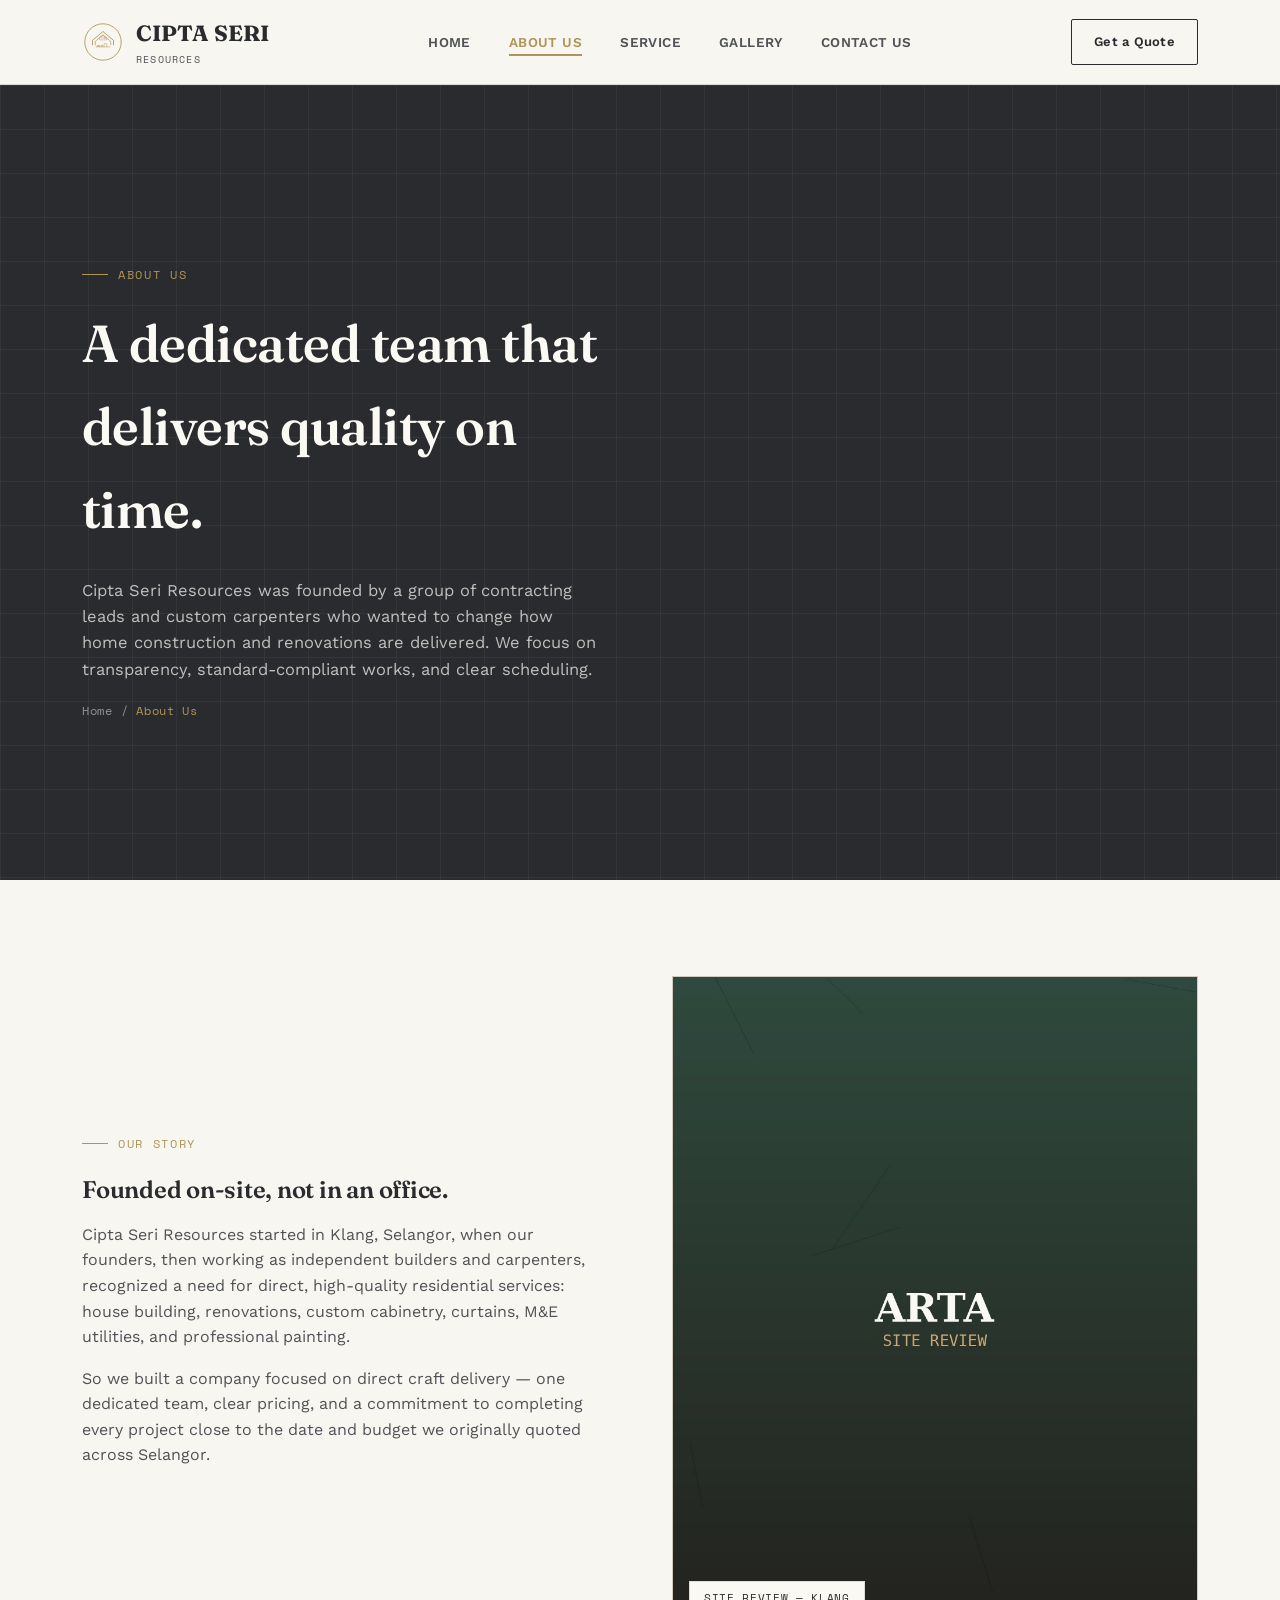
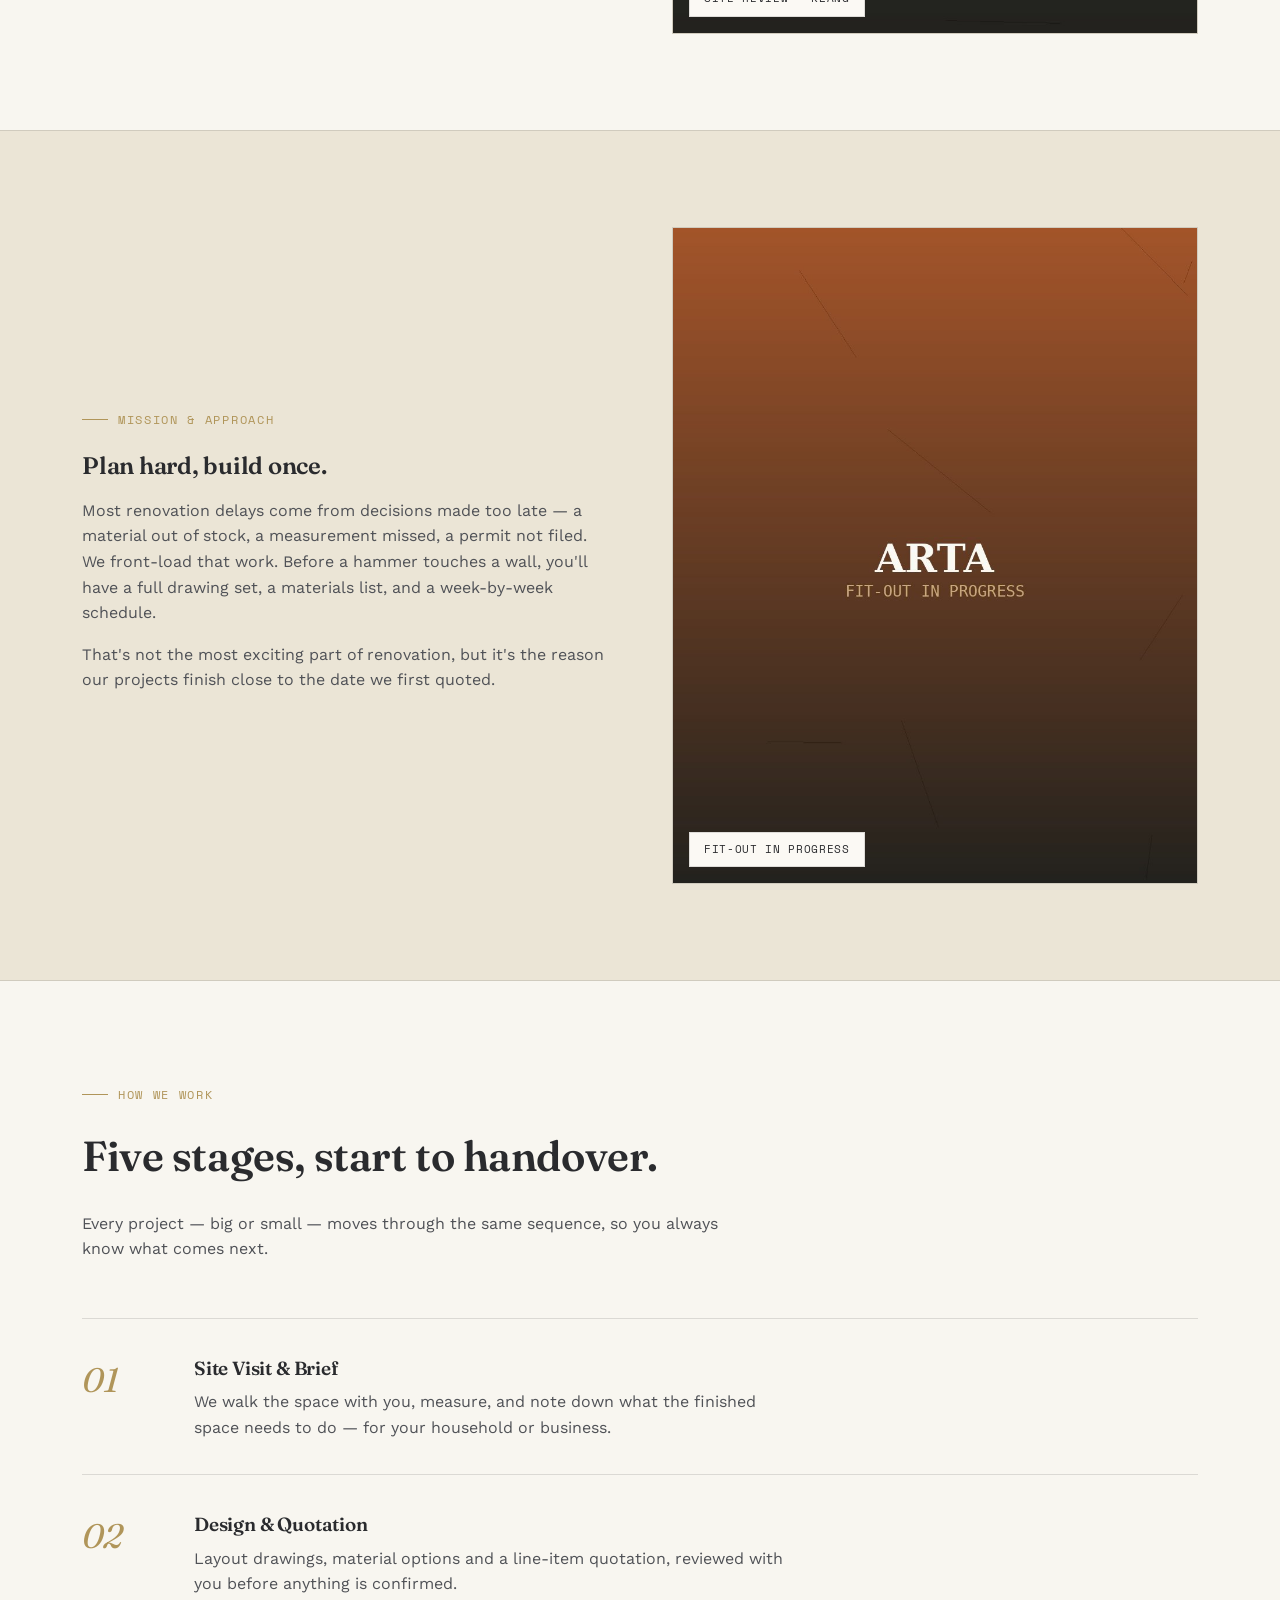
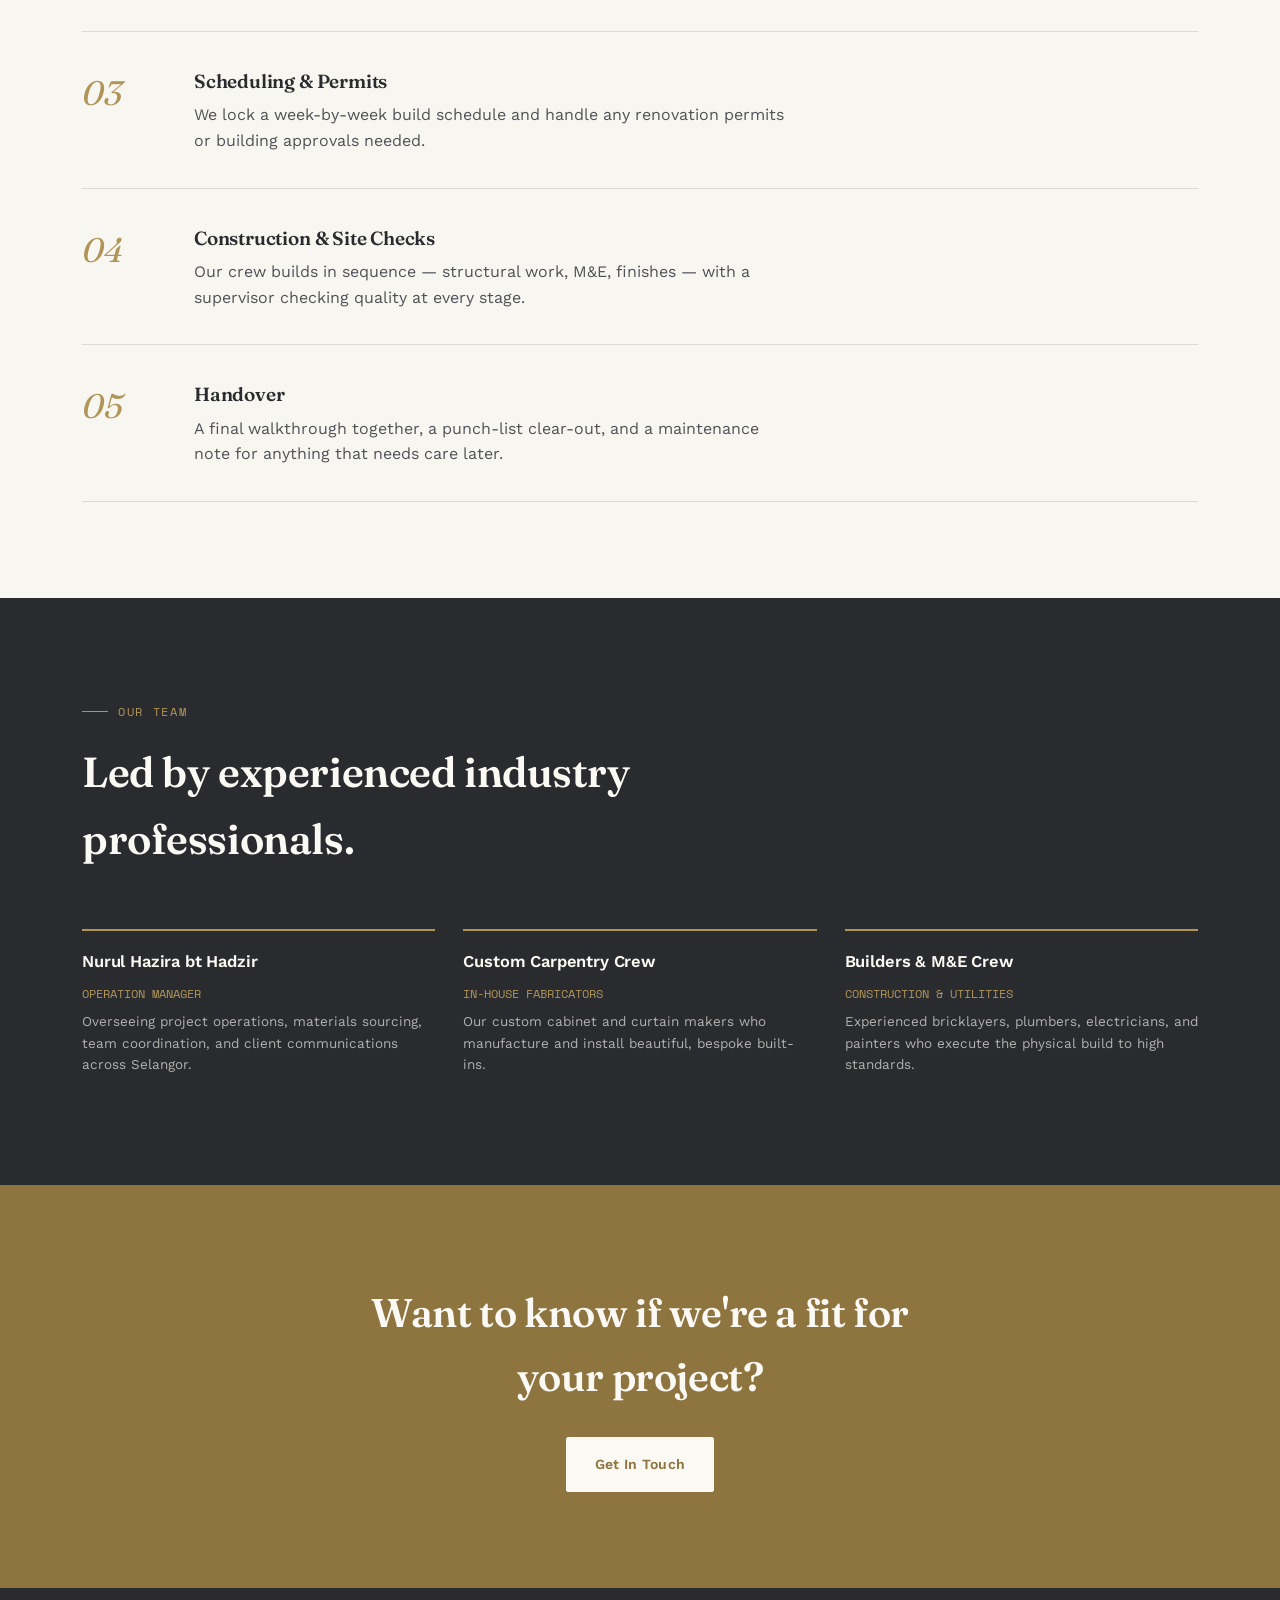
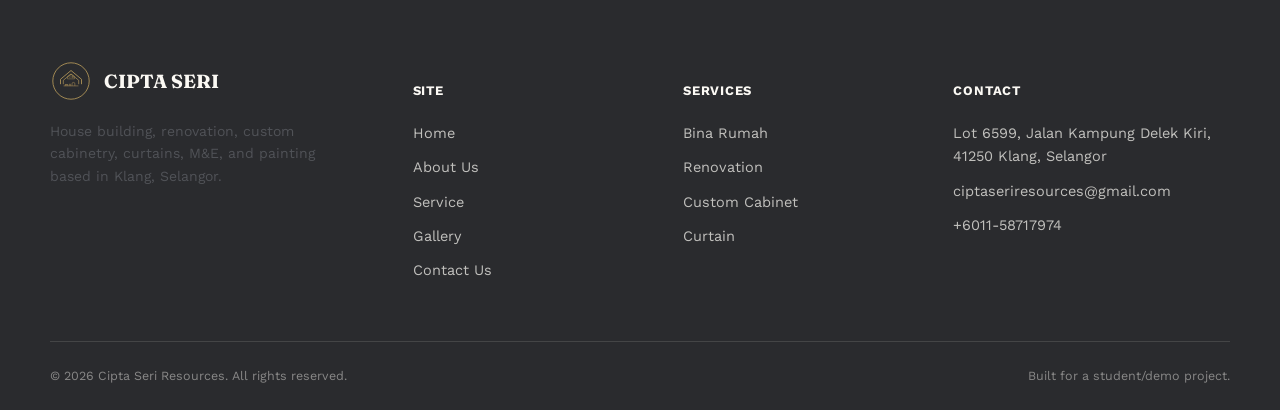
==== about.html @ 3248298f "Add files via upload" ====
<!DOCTYPE html>
<html lang="en">
<head>
<meta charset="UTF-8">
<meta name="viewport" content="width=device-width, initial-scale=1.0">
<title>About Us — Cipta Seri Resources</title>
<meta name="description" content="Learn about Cipta Seri Resources — our story, our process and the team behind every project.">
<link rel="stylesheet" href="css/style.css">
</head>
<body>

<header class="site-header">
  <div class="nav-wrap">
    <a href="index.html" class="brand">
      <img src="images/logo.svg" alt="Cipta Seri Resources Logo" class="logo-mark">
      <span>CIPTA SERI<small>Resources</small></span>
    </a>
    <nav class="main-nav">
      <ul>
        <li><a href="index.html">Home</a></li>
        <li><a href="about.html" class="active">About Us</a></li>
        <li><a href="service.html">Service</a></li>
        <li><a href="gallery.html">Gallery</a></li>
        <li><a href="contact.html">Contact Us</a></li>
      </ul>
    </nav>
    <div class="nav-cta">
      <a href="contact.html" class="btn outline">Get a Quote</a>
      <button class="menu-toggle" aria-label="Toggle menu">
        <span></span><span></span><span></span>
      </button>
    </div>
  </div>
</header>

<section class="page-header">
  <div class="container">
    <div class="eyebrow">About Us</div>
    <h1>A dedicated team that delivers quality on time.</h1>
    <p>Cipta Seri Resources was founded by a group of contracting leads and custom carpenters who wanted to change how home construction and renovations are delivered. We focus on transparency, standard-compliant works, and clear scheduling.</p>
    <div class="breadcrumb"><a href="index.html">Home</a> / <span>About Us</span></div>
  </div>
</section>

<section>
  <div class="container">
    <div class="split">
      <div>
        <div class="eyebrow">Our Story</div>
        <h2>Founded on-site, not in an office.</h2>
        <p>Cipta Seri Resources started in Klang, Selangor, when our founders, then working as independent builders and carpenters, recognized a need for direct, high-quality residential services: house building, renovations, custom cabinetry, curtains, M&amp;E utilities, and professional painting.</p>
        <p>So we built a company focused on direct craft delivery — one dedicated team, clear pricing, and a commitment to completing every project close to the date and budget we originally quoted across Selangor.</p>
      </div>
      <div class="split-media">
        <img src="images/about-team.jpg" alt="Cipta Seri team reviewing house building drawings on-site">
        <span class="frame-tag">Site Review — Klang</span>
      </div>
    </div>
  </div>
</section>

<section style="background:var(--sand-deep); border-top:1px solid var(--line); border-bottom:1px solid var(--line);">
  <div class="container">
    <div class="split reverse">
      <div class="split-media">
        <img src="images/about-mission.jpg" alt="Interior fit-out in progress showing cabinetry installation">
        <span class="frame-tag">Fit-Out In Progress</span>
      </div>
      <div>
        <div class="eyebrow">Mission &amp; Approach</div>
        <h2>Plan hard, build once.</h2>
        <p>Most renovation delays come from decisions made too late — a material out of stock, a measurement missed, a permit not filed. We front-load that work. Before a hammer touches a wall, you'll have a full drawing set, a materials list, and a week-by-week schedule.</p>
        <p>That's not the most exciting part of renovation, but it's the reason our projects finish close to the date we first quoted.</p>
      </div>
    </div>
  </div>
</section>

<section>
  <div class="container">
    <div class="section-head">
      <div class="eyebrow">How We Work</div>
      <h2>Five stages, start to handover.</h2>
      <p>Every project — big or small — moves through the same sequence, so you always know what comes next.</p>
    </div>
    <div class="process-list">
      <div class="process-row">
        <div class="step-num">01</div>
        <div>
          <h4>Site Visit &amp; Brief</h4>
          <p>We walk the space with you, measure, and note down what the finished space needs to do — for your household or business.</p>
        </div>
      </div>
      <div class="process-row">
        <div class="step-num">02</div>
        <div>
          <h4>Design &amp; Quotation</h4>
          <p>Layout drawings, material options and a line-item quotation, reviewed with you before anything is confirmed.</p>
        </div>
      </div>
      <div class="process-row">
        <div class="step-num">03</div>
        <div>
          <h4>Scheduling &amp; Permits</h4>
          <p>We lock a week-by-week build schedule and handle any renovation permits or building approvals needed.</p>
        </div>
      </div>
      <div class="process-row">
        <div class="step-num">04</div>
        <div>
          <h4>Construction &amp; Site Checks</h4>
          <p>Our crew builds in sequence — structural work, M&amp;E, finishes — with a supervisor checking quality at every stage.</p>
        </div>
      </div>
      <div class="process-row">
        <div class="step-num">05</div>
        <div>
          <h4>Handover</h4>
          <p>A final walkthrough together, a punch-list clear-out, and a maintenance note for anything that needs care later.</p>
        </div>
      </div>
    </div>
  </div>
</section>

<section class="values">
  <div class="container">
    <div class="section-head">
      <div class="eyebrow">Our Team</div>
      <h2>Led by experienced industry professionals.</h2>
    </div>
    <div class="values-grid" style="grid-template-columns:repeat(3,1fr);">
      <div class="value-item">
        <h4>Nurul Hazira bt Hadzir</h4>
        <p class="role-tag" style="font-family:var(--mono); font-size:12px; color:var(--ochre); margin-bottom:8px; text-transform:uppercase;">Operation Manager</p>
        <p>Overseeing project operations, materials sourcing, team coordination, and client communications across Selangor.</p>
      </div>
      <div class="value-item">
        <h4>Custom Carpentry Crew</h4>
        <p class="role-tag" style="font-family:var(--mono); font-size:12px; color:var(--ochre); margin-bottom:8px; text-transform:uppercase;">In-house Fabricators</p>
        <p>Our custom cabinet and curtain makers who manufacture and install beautiful, bespoke built-ins.</p>
      </div>
      <div class="value-item">
        <h4>Builders &amp; M&amp;E Crew</h4>
        <p class="role-tag" style="font-family:var(--mono); font-size:12px; color:var(--ochre); margin-bottom:8px; text-transform:uppercase;">Construction &amp; Utilities</p>
        <p>Experienced bricklayers, plumbers, electricians, and painters who execute the physical build to high standards.</p>
      </div>
    </div>
  </div>
</section>

<section class="cta-band">
  <div class="container">
    <h2>Want to know if we're a fit for your project?</h2>
    <a href="contact.html" class="btn">Get In Touch</a>
  </div>
</section>

<footer class="site-footer">
  <div class="container footer-top">
    <div>
      <div class="footer-brand"><img src="images/logo.svg" alt="Cipta Seri Resources Logo" class="logo-mark"><span>CIPTA SERI</span></div>
      <p style="max-width:32ch; font-size:14px;">House building, renovation, custom cabinetry, curtains, M&amp;E, and painting based in Klang, Selangor.</p>
    </div>
    <div>
      <h5>Site</h5>
      <ul class="footer-links">
        <li><a href="index.html">Home</a></li>
        <li><a href="about.html">About Us</a></li>
        <li><a href="service.html">Service</a></li>
        <li><a href="gallery.html">Gallery</a></li>
        <li><a href="contact.html">Contact Us</a></li>
      </ul>
    </div>
    <div>
      <h5>Services</h5>
      <ul class="footer-links">
        <li><a href="service.html">Bina Rumah</a></li>
        <li><a href="service.html">Renovation</a></li>
        <li><a href="service.html">Custom Cabinet</a></li>
        <li><a href="service.html">Curtain</a></li>
      </ul>
    </div>
    <div>
      <h5>Contact</h5>
      <ul class="footer-links">
        <li>Lot 6599, Jalan Kampung Delek Kiri, 41250 Klang, Selangor</li>
        <li>ciptaseriresources@gmail.com</li>
        <li>+6011-58717974</li>
      </ul>
    </div>
  </div>
  <div class="container footer-bottom">
    <span>© 2026 Cipta Seri Resources. All rights reserved.</span>
    <span>Built for a student/demo project.</span>
  </div>
</footer>

<script src="js/main.js"></script>
</body>
</html>
---- css/style.css ----
/* ============================================================
   ARTA RENOVATION & INTERIOR — stylesheet
   Palette: sand paper / ink / burnt ochre / deep pine / brass
   ============================================================ */

@import url('https://fonts.googleapis.com/css2?family=Fraunces:ital,opsz,wght@0,9..144,300;0,9..144,500;0,9..144,600;0,9..144,700;1,9..144,500&family=Work+Sans:wght@400;500;600&family=Space+Mono:wght@400;700&display=swap');

:root{
  --sand:      #F8F6F0;
  --sand-deep: #EBE5D6;
  --ink:       #2A2B2E;
  --ink-soft:  #505257;
  --ochre:     #B09559;
  --ochre-dk:  #8E743F;
  --pine:      #4D5854;
  --pine-dk:   #2A2B2E;
  --brass:     #B09559;
  --line:      rgba(42,43,46,0.14);
  --white:     #FBF9F4;

  --serif: 'Fraunces', 'Iowan Old Style', serif;
  --sans:  'Work Sans', -apple-system, sans-serif;
  --mono:  'Space Mono', monospace;
}

*{ box-sizing:border-box; }
html{ scroll-behavior:smooth; }
body{
  margin:0;
  background:var(--sand);
  color:var(--ink);
  font-family:var(--sans);
  font-size:16px;
  line-height:1.6;
  -webkit-font-smoothing:antialiased;
}
img{ max-width:100%; display:block; }
a{ color:inherit; text-decoration:none; }
h1,h2,h3,h4{
  font-family:var(--serif);
  margin:0 0 .5em;
  font-weight:600;
  letter-spacing:-0.01em;
  color:var(--ink);
}
p{ margin:0 0 1em; color:var(--ink-soft); }
ul{ margin:0; padding:0; list-style:none; }
.container{
  max-width:1180px;
  margin:0 auto;
  padding:0 32px;
}
section{ padding:96px 0; }
@media (max-width:720px){
  section{ padding:64px 0; }
  .container{ padding:0 20px; }
}

/* -------- utility -------- */
.eyebrow{
  font-family:var(--mono);
  font-size:12px;
  letter-spacing:.14em;
  text-transform:uppercase;
  color:var(--ochre);
  display:inline-flex;
  align-items:center;
  gap:10px;
  margin-bottom:18px;
}
.eyebrow::before{
  content:"";
  width:26px;
  height:1px;
  background:var(--ochre);
  display:inline-block;
}
.btn{
  display:inline-flex;
  align-items:center;
  gap:10px;
  font-family:var(--sans);
  font-weight:600;
  font-size:14px;
  letter-spacing:.02em;
  padding:15px 28px;
  border-radius:2px;
  border:1px solid var(--ink);
  background:var(--ink);
  color:var(--white);
  cursor:pointer;
  transition:all .25s ease;
}
.btn:hover{ background:transparent; color:var(--ink); }
.btn.outline{
  background:transparent;
  color:var(--ink);
  border:1px solid var(--ink);
}
.btn.outline:hover{ background:var(--ink); color:var(--white); }
.btn.on-dark{
  border-color:var(--brass);
  background:var(--brass);
  color:var(--pine-dk);
}
.btn.on-dark:hover{ background:transparent; color:var(--brass); }

/* ============================================================
   HEADER / NAV — blueprint tab strip
   ============================================================ */
header.site-header{
  position:sticky;
  top:0;
  z-index:100;
  background:var(--sand);
  border-bottom:1px solid var(--line);
}
.nav-wrap{
  max-width:1180px;
  margin:0 auto;
  padding:0 32px;
  display:flex;
  align-items:center;
  justify-content:space-between;
  height:84px;
}
.brand{
  display:flex;
  align-items:center;
  gap:12px;
  font-family:var(--serif);
  font-size:22px;
  font-weight:700;
  color:var(--ink);
}
.logo-mark {
  width: 42px;
  height: 42px;
  object-fit: contain;
  flex-shrink: 0;
}
.brand .mark{
  width:38px; height:38px;
  border:1.5px solid var(--ink);
  border-radius:2px;
  display:flex; align-items:center; justify-content:center;
  position:relative;
  flex-shrink:0;
}
.brand .mark::before{
  content:"";
  position:absolute;
  inset:6px;
  border:1px solid var(--ochre);
}
.brand small{
  display:block;
  font-family:var(--mono);
  font-size:10px;
  letter-spacing:.12em;
  color:var(--ink-soft);
  font-weight:400;
  text-transform:uppercase;
}

nav.main-nav ul{ display:flex; gap:2px; }
nav.main-nav a{
  font-size:13.5px;
  font-weight:600;
  letter-spacing:.03em;
  text-transform:uppercase;
  padding:10px 18px;
  border-radius:2px;
  color:var(--ink-soft);
  position:relative;
}
nav.main-nav a:hover{ color:var(--ink); }
nav.main-nav a.active{ color:var(--ochre); }
nav.main-nav a.active::after{
  content:"";
  position:absolute;
  left:18px; right:18px; bottom:4px;
  height:2px;
  background:var(--ochre);
}
.nav-cta{ display:flex; align-items:center; gap:18px; }
.nav-cta .btn{ padding:12px 22px; font-size:13px; }

.menu-toggle{
  display:none;
  flex-direction:column;
  gap:5px;
  background:none;
  border:none;
  cursor:pointer;
  padding:8px;
}
.menu-toggle span{
  width:24px; height:2px; background:var(--ink);
}

@media (max-width:920px){
  nav.main-nav{
    position:fixed;
    top:84px; left:0; right:0; bottom:0;
    background:var(--sand);
    transform:translateX(100%);
    transition:transform .3s ease;
    padding:24px;
    overflow-y:auto;
  }
  nav.main-nav.open{ transform:translateX(0); }
  nav.main-nav ul{ flex-direction:column; gap:6px; }
  nav.main-nav a{ display:block; padding:16px 12px; font-size:16px; }
  .nav-cta .btn.outline{ display:none; }
  .menu-toggle{ display:flex; }
}

/* ============================================================
   HERO — blueprint grid + corner ticks (signature element)
   ============================================================ */
.hero{
  position:relative;
  background:
    linear-gradient(var(--sand) 0%, var(--sand) 100%);
  overflow:hidden;
  border-bottom:1px solid var(--line);
}
.hero-grid{
  position:absolute; inset:0;
  background-image:
    linear-gradient(rgba(35,34,30,0.05) 1px, transparent 1px),
    linear-gradient(90deg, rgba(35,34,30,0.05) 1px, transparent 1px);
  background-size:44px 44px;
  mask-image:linear-gradient(to bottom, black, transparent 85%);
  pointer-events:none;
}
.hero-inner{
  position:relative;
  max-width:1180px;
  margin:0 auto;
  padding:120px 32px 90px;
}
.hero-tag{
  font-family:var(--mono);
  font-size:12px;
  letter-spacing:.14em;
  text-transform:uppercase;
  color:var(--ochre);
  margin-bottom:22px;
}
.hero h1{
  font-size:clamp(38px, 6vw, 72px);
  line-height:1.04;
  max-width:14ch;
  font-weight:600;
}
.hero h1 em{
  font-style:italic;
  color:var(--ochre);
  font-weight:500;
}
.hero p.lede{
  font-size:18px;
  max-width:46ch;
  margin:24px 0 36px;
  color:var(--ink-soft);
}
.hero-actions{ display:flex; gap:16px; flex-wrap:wrap; }

.corner-tick{
  position:absolute;
  width:18px; height:18px;
  border-top:2px solid var(--ochre);
  border-left:2px solid var(--ochre);
}
.corner-tick.tl{ top:28px; left:28px; }
.corner-tick.tr{ top:28px; right:28px; transform:rotate(90deg); }
.corner-tick.bl{ bottom:28px; left:28px; transform:rotate(-90deg); }
.corner-tick.br{ bottom:28px; right:28px; transform:rotate(180deg); }

.hero-strip{
  border-top:1px solid var(--line);
  background:var(--sand-deep);
}
.hero-strip .container{
  display:flex;
  flex-wrap:wrap;
  gap:0;
}
.hero-strip .stat{
  flex:1 1 160px;
  padding:26px 24px;
  border-right:1px solid var(--line);
}
.hero-strip .stat:last-child{ border-right:none; }
.hero-strip .stat b{
  font-family:var(--serif);
  font-size:30px;
  display:block;
  color:var(--ochre-dk);
}
.hero-strip .stat span{
  font-family:var(--mono);
  font-size:11.5px;
  letter-spacing:.08em;
  text-transform:uppercase;
  color:var(--ink-soft);
}

/* ============================================================
   PAGE HEADER (for inner pages: About/Service/Gallery/Contact)
   ============================================================ */
.page-header{
  background:var(--pine-dk);
  color:var(--white);
  position:relative;
  overflow:hidden;
}
.page-header::before{
  content:"";
  position:absolute; inset:0;
  background-image:
    linear-gradient(rgba(249,246,238,0.05) 1px, transparent 1px),
    linear-gradient(90deg, rgba(249,246,238,0.05) 1px, transparent 1px);
  background-size:44px 44px;
}
.page-header .container{
  position:relative;
  padding:76px 32px 64px;
}
.page-header .eyebrow{ color:var(--brass); }
.page-header .eyebrow::before{ background:var(--brass); }
.page-header h1{ color:var(--white); font-size:clamp(32px,5vw,52px); max-width:16ch; }
.page-header p{ color:rgba(251,249,244,0.72); max-width:52ch; font-size:16.5px; }
.breadcrumb{
  font-family:var(--mono);
  font-size:12px;
  letter-spacing:.06em;
  color:rgba(251,249,244,0.5);
  margin-top:18px;
}
.breadcrumb span{ color:var(--brass); }
.breadcrumb a{
  color:rgba(251,249,244,0.5);
  transition:all 0.4s ease;
}
.breadcrumb a:hover{ 
  color:var(--brass); 
  text-decoration:underline;
}
/* ============================================================
   SECTION HEADINGS
   ============================================================ */
.section-head{
  max-width:640px;
  margin-bottom:56px;
}
.section-head.center{ margin-left:auto; margin-right:auto; text-align:center; }
.section-head h2{ font-size:clamp(28px,4vw,42px); }

/* ============================================================
   SERVICES GRID (home teaser + service page)
   ============================================================ */
.services-grid{
  display:grid;
  grid-template-columns:repeat(3,1fr);
  gap:1px;
  background:var(--line);
  border:1px solid var(--line);
}
.service-card{
  background:var(--sand);
  padding:40px 34px;
  transition:background .25s ease;
}
.service-card:hover{ background:var(--white); }
.service-card .num{
  font-family:var(--mono);
  font-size:12px;
  color:var(--brass);
  background:var(--pine-dk);
  display:inline-block;
  padding:4px 9px;
  border-radius:2px;
  margin-bottom:20px;
}
.service-card h3{ font-size:21px; margin-bottom:12px; }
.service-card p{ font-size:14.5px; margin-bottom:0; }
@media (max-width:900px){
  .services-grid{ grid-template-columns:1fr 1fr; }
}
@media (max-width:600px){
  .services-grid{ grid-template-columns:1fr; }
}

/* ============================================================
   VALUES / WHY US
   ============================================================ */
.values{
  background:var(--pine-dk);
  color:var(--white);
  position:relative;
}
.values .section-head h2, .values .eyebrow{ color:var(--white); }
.values .eyebrow{ color:var(--brass); }
.values .eyebrow::before{ background:var(--brass); }
.values-grid{
  display:grid;
  grid-template-columns:repeat(5,1fr);
  gap:28px;
}
.value-item{
  border-top:2px solid var(--brass);
  padding-top:18px;
}
.value-item h4{ color:var(--white); font-size:16.5px; font-family:var(--sans); font-weight:600; }
.value-item p{ color:rgba(251,249,244,0.65); font-size:13.5px; }
@media (max-width:920px){
  .values-grid{ grid-template-columns:repeat(2,1fr); }
}
@media (max-width:560px){
  .values-grid{ grid-template-columns:1fr; }
}

/* ============================================================
   PROCESS (about page) — numbered because it IS a real sequence
   ============================================================ */
.process-list{ border-top:1px solid var(--line); }
.process-row{
  display:grid;
  grid-template-columns:80px 1fr;
  gap:32px;
  padding:34px 0;
  border-bottom:1px solid var(--line);
  align-items:start;
}
.process-row .step-num{
  font-family:var(--serif);
  font-style:italic;
  font-size:34px;
  color:var(--brass);
}
.process-row h4{ font-size:19px; margin-bottom:6px; }
.process-row p{ margin-bottom:0; max-width:60ch; }

/* ============================================================
   TEAM / ABOUT SPLIT
   ============================================================ */
.split{
  display:grid;
  grid-template-columns:1fr 1fr;
  gap:64px;
  align-items:center;
}
.split.reverse .split-media{ order:2; }
.split-media{
  aspect-ratio:4/5;
  background:var(--sand-deep);
  border:1px solid var(--line);
  position:relative;
  overflow:hidden;
}
.split-media img{ width:100%; height:100%; object-fit:cover; }
.split-media .frame-tag{
  position:absolute; bottom:16px; left:16px;
  background:var(--white);
  border:1px solid var(--line);
  padding:8px 14px;
  font-family:var(--mono);
  font-size:11px;
  letter-spacing:.06em;
  text-transform:uppercase;
}
@media (max-width:860px){
  .split{ grid-template-columns:1fr; gap:36px; }
  .split.reverse .split-media{ order:0; }
}

/* ============================================================
   GALLERY
   ============================================================ */
.filter-bar{
  display:flex;
  flex-wrap:wrap;
  gap:10px;
  margin-bottom:44px;
}
.filter-btn{
  font-family:var(--mono);
  font-size:12px;
  letter-spacing:.06em;
  text-transform:uppercase;
  padding:9px 18px;
  border:1px solid var(--ink);
  border-radius:20px;
  background:transparent;
  color:var(--ink);
  cursor:pointer;
  transition:all .2s ease;
}
.filter-btn.active, .filter-btn:hover{
  background:var(--ink);
  color:var(--white);
}
.gallery-grid{
  display:grid;
  grid-template-columns:repeat(3,1fr);
  gap:20px;
}
.gallery-item{
  position:relative;
  aspect-ratio:1/1.05;
  overflow:hidden;
  border:1px solid var(--line);
  background:var(--sand-deep);
  cursor:pointer;
}
.gallery-item img{
  width:100%; height:100%; object-fit:cover;
  transition:transform .5s ease;
}
.gallery-item:hover img{ transform:scale(1.06); }
.gallery-item .tag{
  position:absolute; top:14px; left:14px;
  background:rgba(35,34,30,0.78);
  color:var(--white);
  font-family:var(--mono);
  font-size:10.5px;
  letter-spacing:.06em;
  text-transform:uppercase;
  padding:6px 11px;
  border-radius:2px;
}
.gallery-item .cap{
  position:absolute; left:0; right:0; bottom:0;
  padding:16px;
  background:linear-gradient(to top, rgba(35,34,30,0.85), transparent);
  color:var(--white);
  font-size:13.5px;
  font-weight:600;
  opacity:0;
  transform:translateY(8px);
  transition:all .3s ease;
}
.gallery-item:hover .cap{ opacity:1; transform:translateY(0); }
@media (max-width:900px){ .gallery-grid{ grid-template-columns:repeat(2,1fr); } }
@media (max-width:560px){ .gallery-grid{ grid-template-columns:1fr; } }

/* lightbox */
.lightbox{
  position:fixed; inset:0;
  background:rgba(20,19,16,0.92);
  display:none;
  align-items:center;
  justify-content:center;
  z-index:1000;
  padding:32px;
}
.lightbox.open{ display:flex; }
.lightbox img{ max-width:min(900px,90vw); max-height:82vh; object-fit:contain; border:1px solid rgba(255,255,255,0.2); }
.lightbox-close{
  position:absolute; top:28px; right:32px;
  color:var(--white);
  font-family:var(--mono);
  font-size:13px;
  letter-spacing:.06em;
  text-transform:uppercase;
  background:none; border:1px solid rgba(255,255,255,0.4);
  padding:9px 16px; border-radius:20px;
  cursor:pointer;
}
.lightbox-cap{
  position:absolute; bottom:36px; left:0; right:0;
  text-align:center; color:rgba(255,255,255,0.75);
  font-family:var(--mono); font-size:12.5px; letter-spacing:.04em;
}

/* ============================================================
   TESTIMONIAL / CTA BAND
   ============================================================ */
.cta-band{
  background:var(--ochre-dk);
  color:var(--white);
  text-align:center;
}
.cta-band h2{ color:var(--white); font-size:clamp(26px,4vw,40px); max-width:20ch; margin:0 auto 28px; }
.cta-band .btn{ background:var(--white); color:var(--ochre-dk); border-color:var(--white); }
.cta-band .btn:hover{ background:transparent; color:var(--white); }

/* ============================================================
   CONTACT PAGE
   ============================================================ */
.contact-wrap{
  display:grid;
  grid-template-columns:0.9fr 1.1fr;
  gap:0;
  border:1px solid var(--line);
}
.contact-info{
  background:var(--pine-dk);
  color:var(--white);
  padding:56px 44px;
}
.contact-info h3{ color:var(--white); font-size:22px; }
.contact-info .eyebrow{ color:var(--brass); }
.contact-info .eyebrow::before{ background:var(--brass); }
.info-row{
  display:flex;
  gap:16px;
  padding:20px 0;
  border-top:1px solid rgba(251,249,244,0.14);
}
.info-row:first-of-type{ border-top:1px solid rgba(251,249,244,0.14); margin-top:8px; }
.info-row .ico{
  width:36px; height:36px;
  border:1px solid var(--brass);
  border-radius:2px;
  flex-shrink:0;
  display:flex; align-items:center; justify-content:center;
  color:var(--brass);
  font-family:var(--mono);
  font-size:13px;
}
.info-row h5{ margin:0 0 4px; font-size:14px; font-family:var(--sans); font-weight:600; text-transform:uppercase; letter-spacing:.04em; color:var(--brass); }
.info-row p{ margin:0; color:rgba(251,249,244,0.8); font-size:14.5px; }
.social-row{ display:flex; gap:12px; margin-top:32px; }
.social-row a{
  width:38px; height:38px;
  border:1px solid rgba(251,249,244,0.3);
  border-radius:2px;
  display:flex; align-items:center; justify-content:center;
  font-family:var(--mono); font-size:12px;
  transition:all .2s ease;
}
.social-row a:hover{ background:var(--brass); border-color:var(--brass); color:var(--pine-dk); }

.contact-form{
  background:var(--white);
  padding:56px 44px;
}
.form-row{ display:grid; grid-template-columns:1fr 1fr; gap:20px; }
.field{ margin-bottom:22px; }
.field label{
  display:block;
  font-family:var(--mono);
  font-size:11.5px;
  letter-spacing:.06em;
  text-transform:uppercase;
  color:var(--ink-soft);
  margin-bottom:8px;
}
.field input, .field select, .field textarea{
  width:100%;
  padding:13px 14px;
  border:1px solid var(--line);
  border-radius:2px;
  background:var(--sand);
  font-family:var(--sans);
  font-size:14.5px;
  color:var(--ink);
}
.field textarea{ resize:vertical; min-height:120px; }
.field input:focus, .field select:focus, .field textarea:focus{
  outline:2px solid var(--ochre);
  outline-offset:1px;
  background:var(--white);
}
.form-note{ font-size:13px; color:var(--ink-soft); margin-top:6px; }
.form-status{ font-size:14px; margin-top:14px; display:none; }
.form-status.show{ display:block; }
.form-status.ok{ color:var(--pine); }

@media (max-width:900px){
  .contact-wrap{ grid-template-columns:1fr; }
  .form-row{ grid-template-columns:1fr; }
}

.map-embed{
  border:1px solid var(--line);
  aspect-ratio:16/6;
  overflow:hidden;
}
.map-embed iframe{ width:100%; height:100%; border:0; display:block; }

/* ============================================================
   FOOTER
   ============================================================ */
footer.site-footer{
  background:var(--ink);
  color:rgba(251,249,244,0.72);
}
.footer-top{
  display:grid;
  grid-template-columns:1.4fr 1fr 1fr 1.2fr;
  gap:40px;
  padding:72px 0 48px;
}
.footer-top h5{
  color:var(--white);
  font-family:var(--sans);
  font-size:13px;
  letter-spacing:.06em;
  text-transform:uppercase;
  margin-bottom:20px;
}
.footer-brand{ display:flex; align-items:center; gap:12px; margin-bottom:18px; }
.footer-brand .mark{
  width:36px; height:36px;
  border:1.5px solid var(--brass);
  border-radius:2px;
  position:relative;
}
.footer-brand .mark::before{ content:""; position:absolute; inset:6px; border:1px solid var(--ochre); }
.footer-brand span{ font-family:var(--serif); font-size:19px; color:var(--white); font-weight:700; }
.footer-links li{ margin-bottom:11px; font-size:14.5px; }
.footer-links a:hover{ color:var(--brass); }
.footer-bottom{
  border-top:1px solid rgba(251,249,244,0.12);
  padding:24px 0;
  display:flex;
  justify-content:space-between;
  flex-wrap:wrap;
  gap:12px;
  font-size:12.5px;
  color:rgba(251,249,244,0.45);
}
@media (max-width:900px){
  .footer-top{ grid-template-columns:1fr 1fr; }
}
@media (max-width:560px){
  .footer-top{ grid-template-columns:1fr; }
}

/* reduced motion */
@media (prefers-reduced-motion: reduce){
  *{ transition:none !important; scroll-behavior:auto !important; }
}

/* focus visibility */
a:focus-visible, button:focus-visible, input:focus-visible, textarea:focus-visible{
  outline:2px solid var(--ochre);
  outline-offset:2px;
}
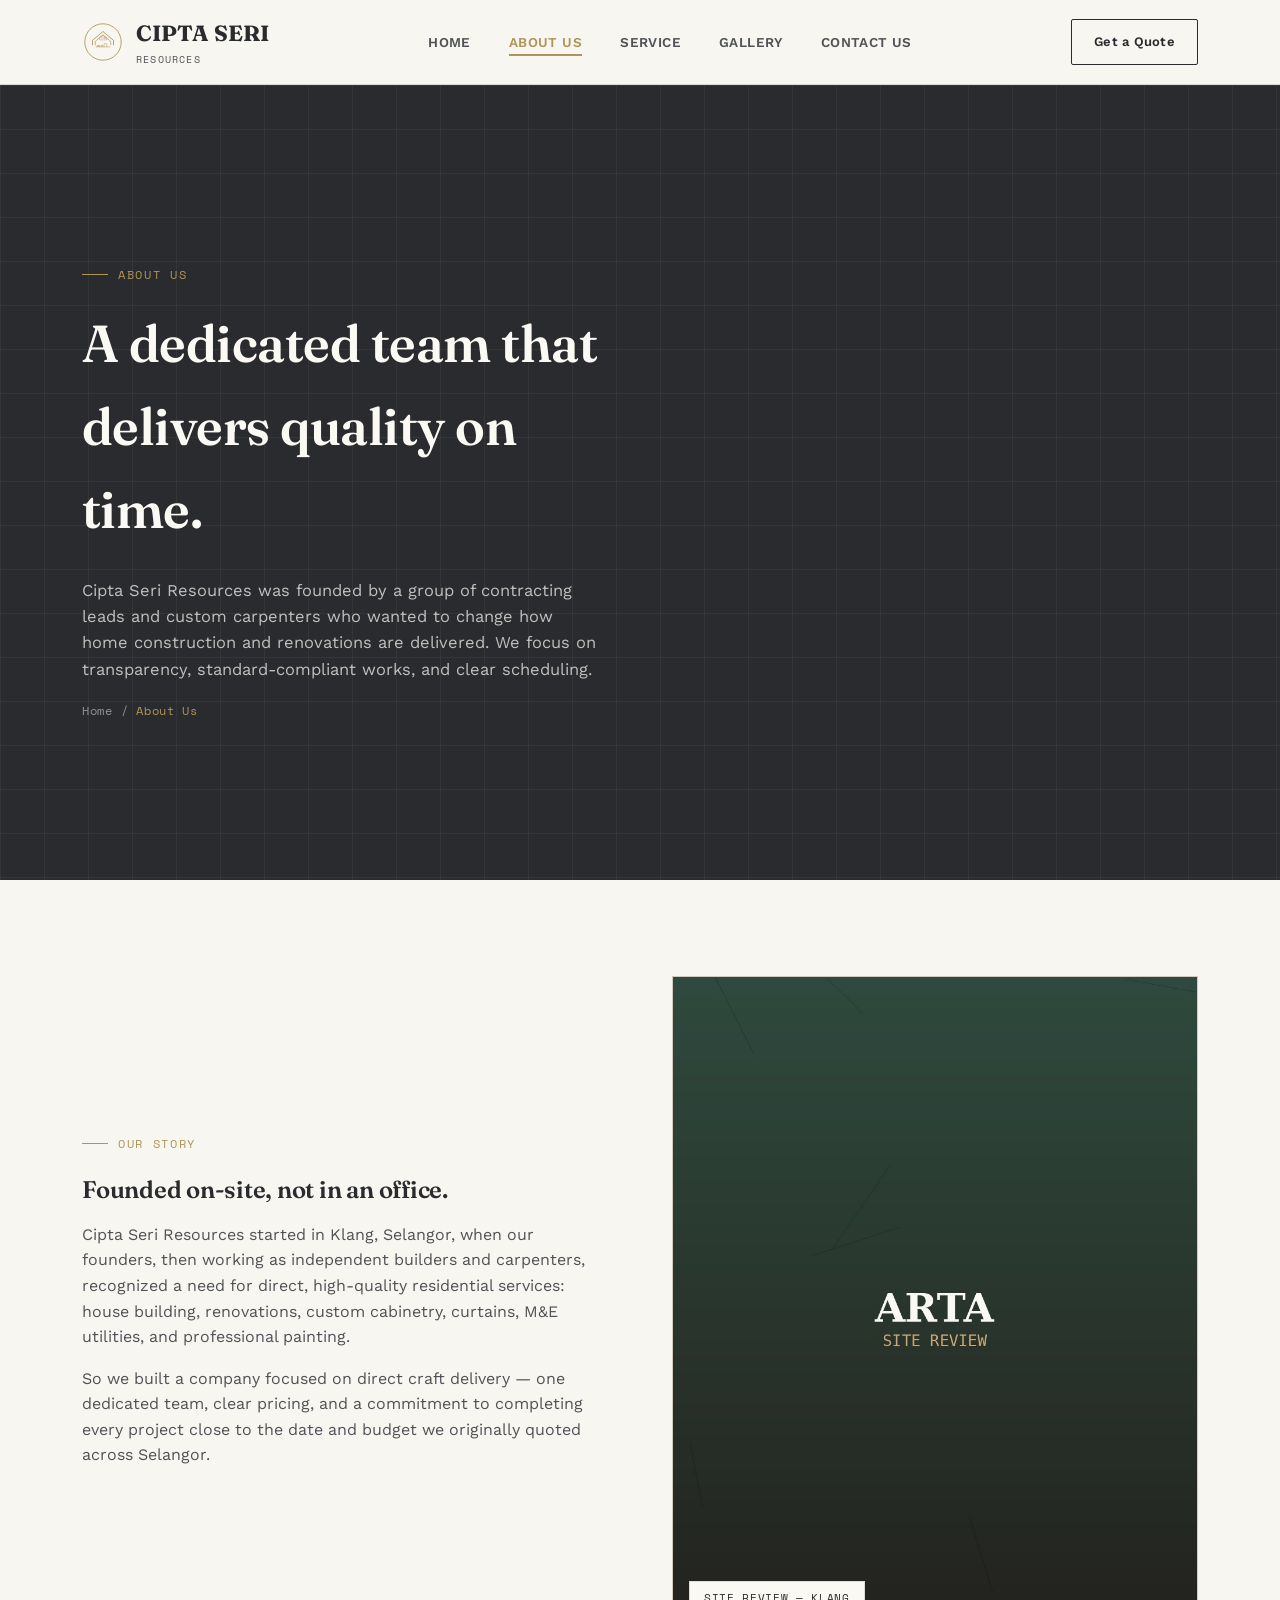
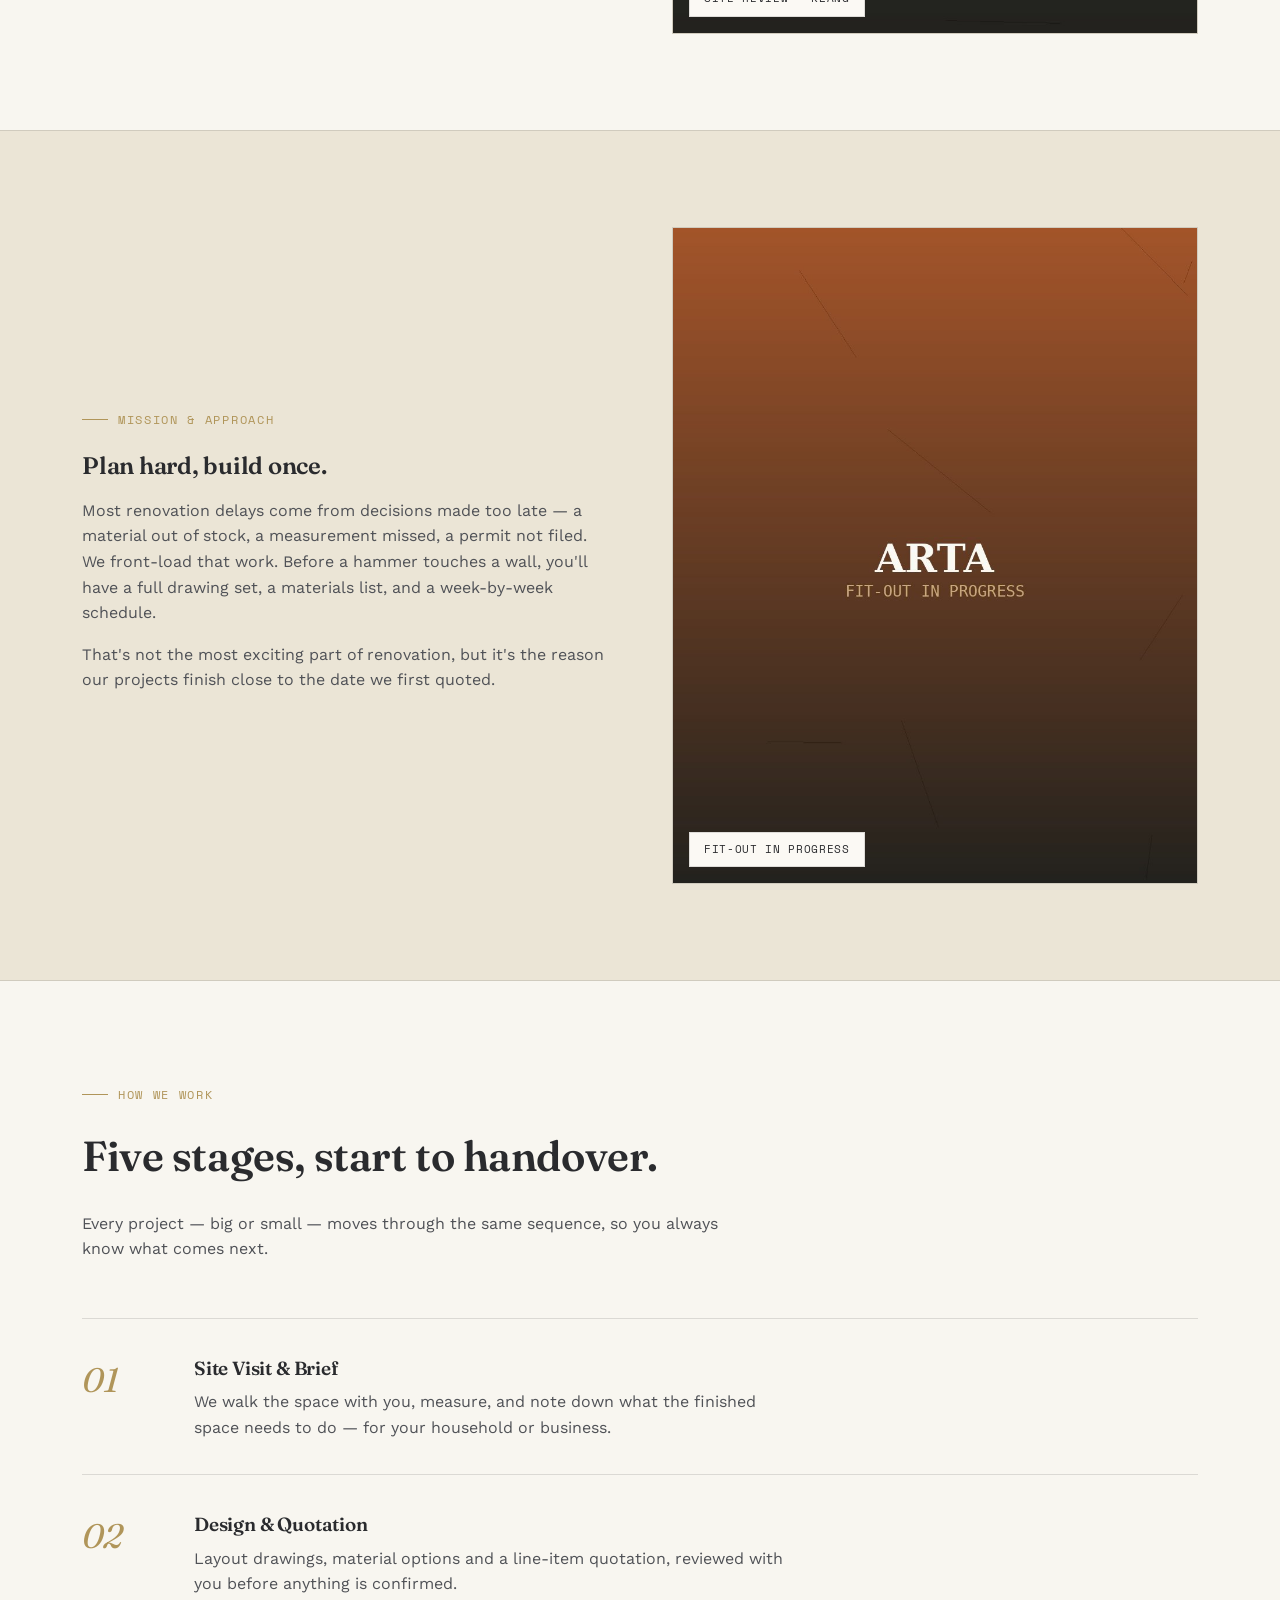
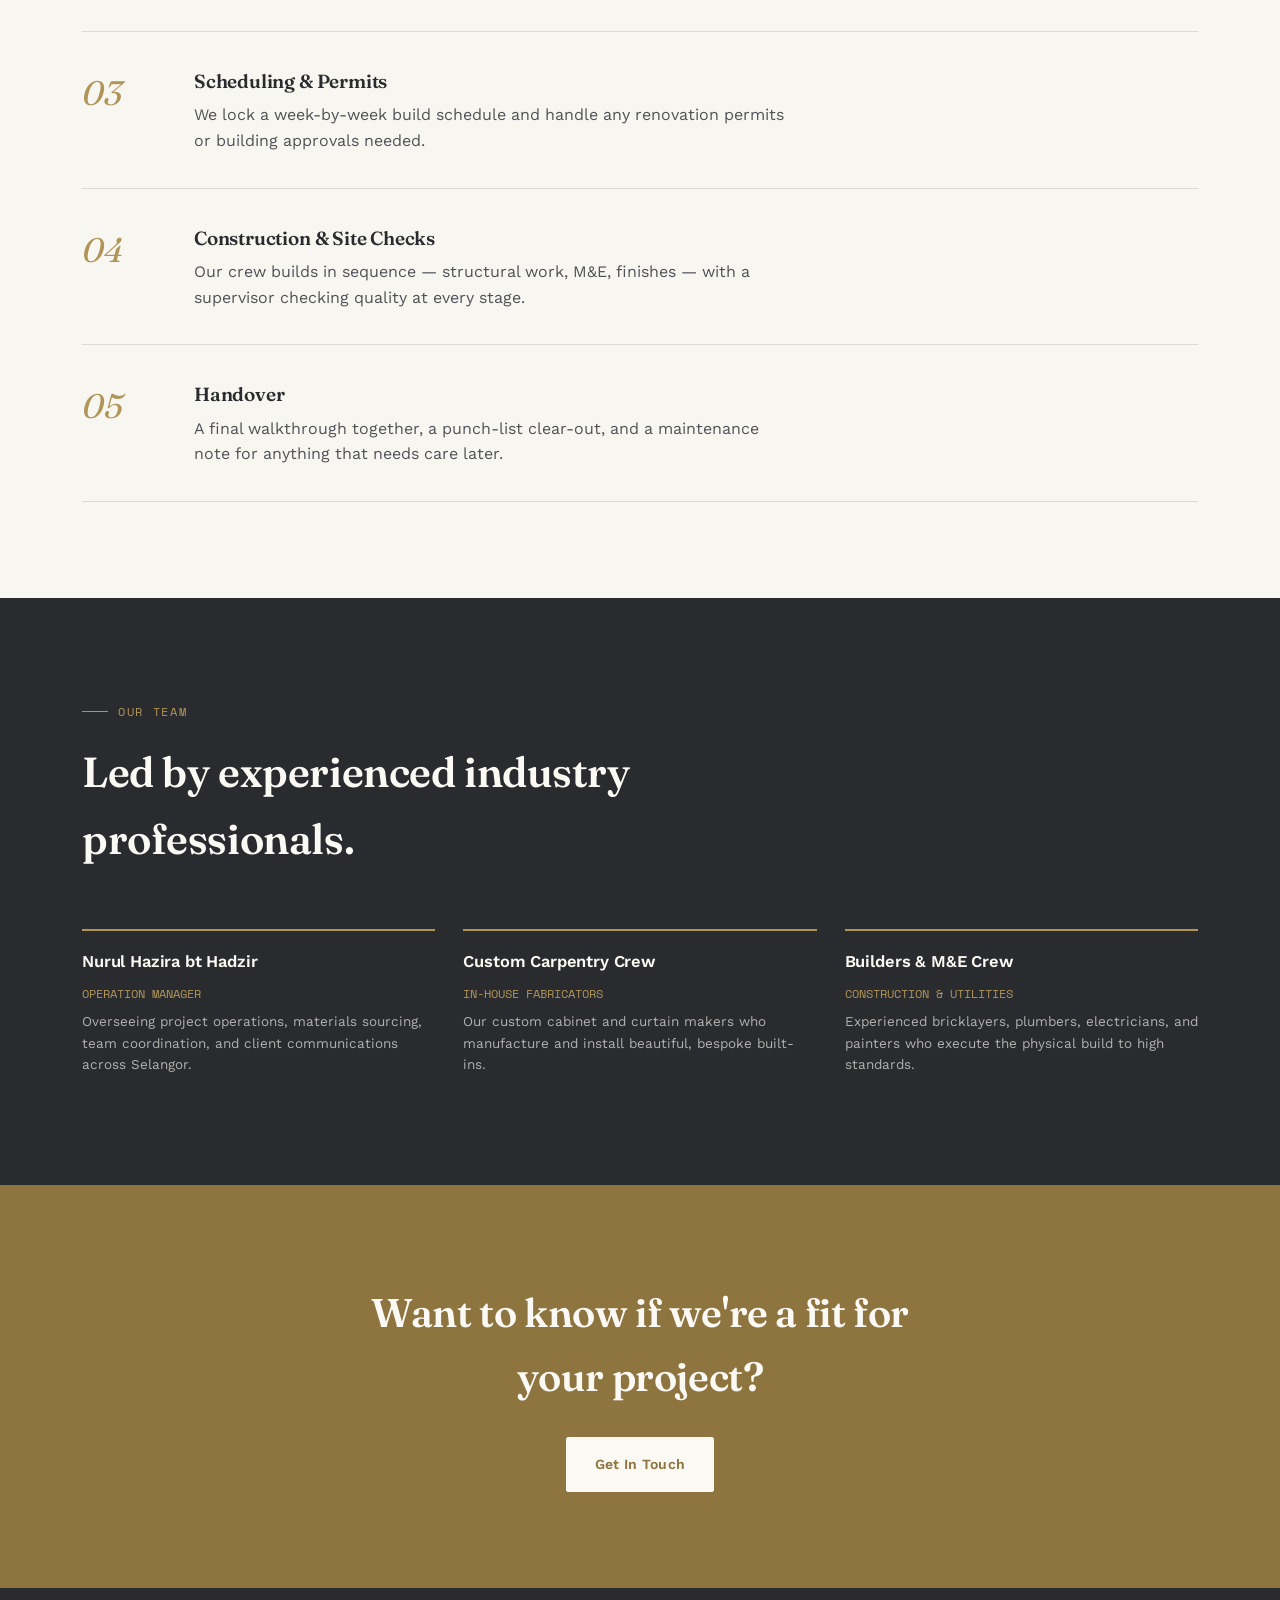
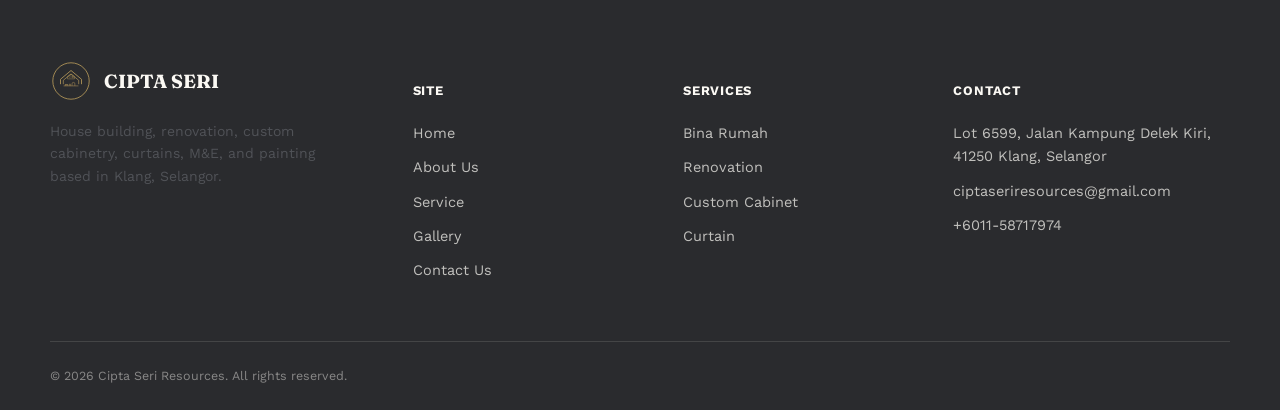
==== commit 74401cbd: "hero-grid photo & hover" ====
--- a/about.html
+++ b/about.html
@@ -192,7 +192,6 @@
   </div>
   <div class="container footer-bottom">
     <span>© 2026 Cipta Seri Resources. All rights reserved.</span>
-    <span>Built for a student/demo project.</span>
   </div>
 </footer>
 
--- a/css/style.css
+++ b/css/style.css
@@ -228,11 +228,9 @@
 }
 .hero-grid{
   position:absolute; inset:0;
-  background-image:
-    linear-gradient(rgba(35,34,30,0.05) 1px, transparent 1px),
-    linear-gradient(90deg, rgba(35,34,30,0.05) 1px, transparent 1px);
-  background-size:44px 44px;
-  mask-image:linear-gradient(to bottom, black, transparent 85%);
+  background-image: url("../images/interior-dark.jpg");
+  background-size:cover;
+  background-position:center;
   pointer-events:none;
 }
 .hero-inner{
